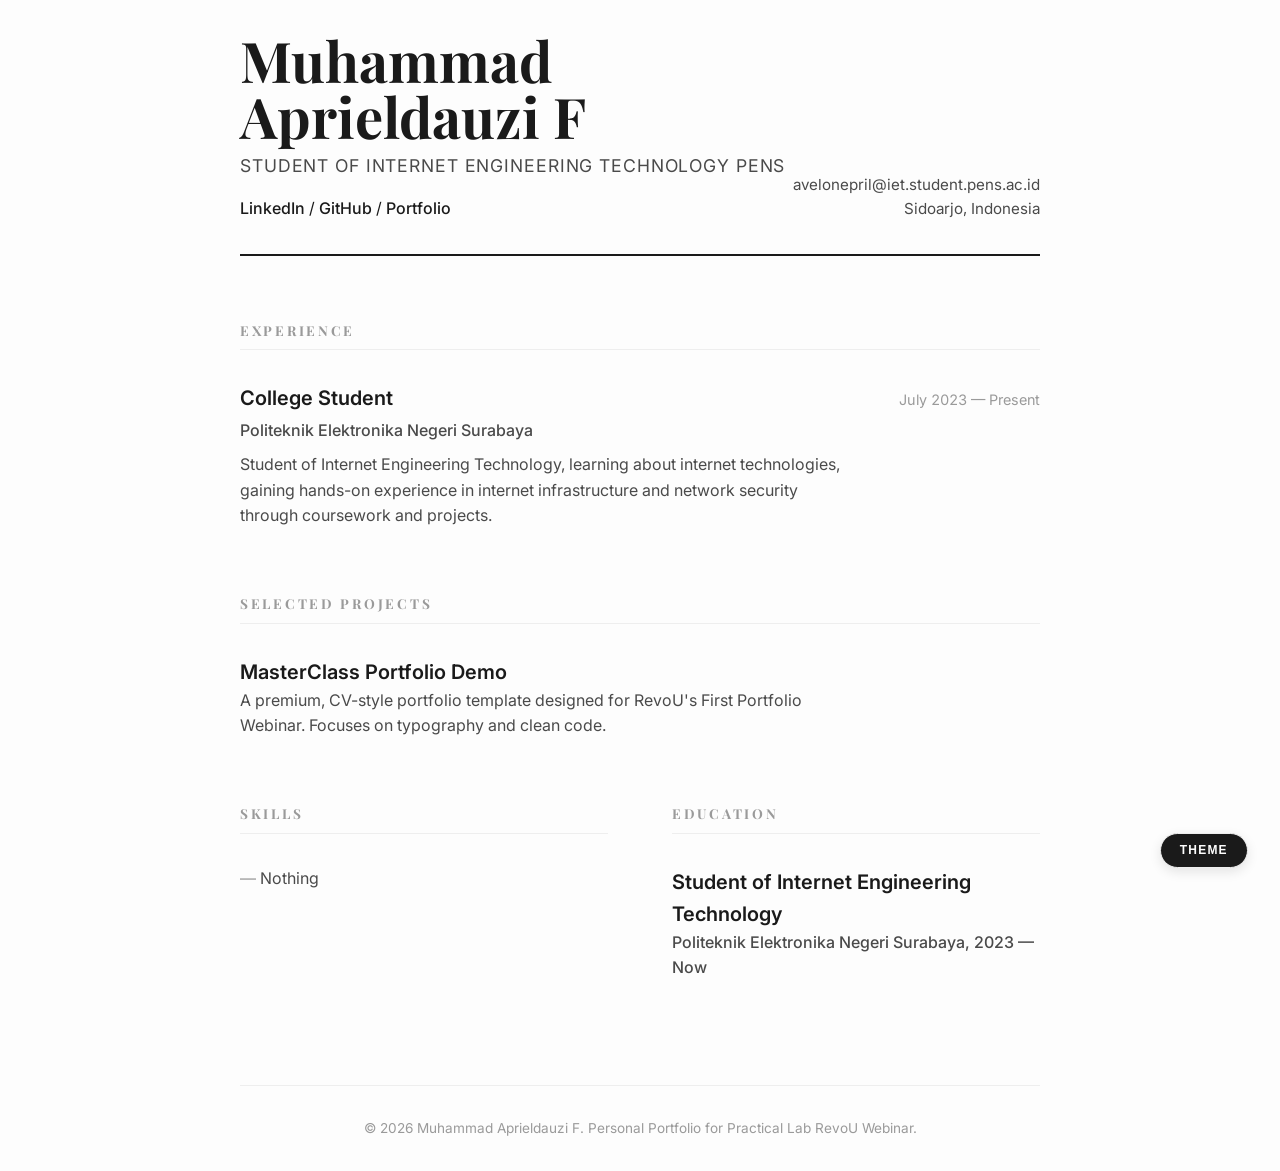
==== index.html @ f62a1c88 "Initial commit: Portofolio Webinar RevoU" ====
<!doctype html>
<html lang="en">
  <head>
    <meta charset="UTF-8" />
    <meta name="viewport" content="width=device-width, initial-scale=1.0" />
    <title>Portfolio | CV Style</title>
    <link rel="stylesheet" href="style.css" />
    <link rel="preconnect" href="https://fonts.googleapis.com" />
    <link rel="preconnect" href="https://fonts.gstatic.com" crossorigin />
    <link
      href="https://fonts.googleapis.com/css2?family=Inter:wght@400;500;600&family=Playfair+Display:ital,wght@0,700;1,700&display=swap"
      rel="stylesheet"
    />
  </head>
  <body>
    <!-- 
        STEP 1: THE CONTAINER
        We wrap everything in a 'cv-container' to control the maximum width
        and center the content on the screen.
    -->
    <div class="cv-container">
      <!-- 
            STEP 2: THE HEADER (Identity & Contact)
            Use a <header> tag for the top section. 
            This usually contains your name, role, and ways to reach you.
        -->
      <header class="cv-header">
        <div class="header-content">
          <h1 class="name">Muhammad Aprieldauzi F</h1>
          <div class="header-top">
            <p class="role">Student of Internet Engineering Technology PENS</p>
          </div>
          <div class="social-links">
            <a href="https://linkedin.com/in/onepril">LinkedIn</a> /
            <a href="https://github.com/aprilda-radnext">GitHub</a> /
            <a href="#">Portfolio</a>
          </div>
        </div>
        <div class="contact-info">
          <p>avelonepril@iet.student.pens.ac.id</p>
          <p>Sidoarjo, Indonesia</p>
        </div>
      </header>

      <!-- 
            STEP 3: THE MAIN CONTENT
            Use the <main> tag for the unique content of this page.
            Each major part of your CV should be inside a <section>.
        -->
      <main class="cv-main">
        <!-- STEP 4: EXPERIENCE SECTION (Detailed content) -->
        <section class="cv-section">
          <h2 class="section-title">Experience</h2>
          <div class="experience-item">
            <div class="item-header">
              <h3 class="item-title">College Student</h3>
              <span class="item-date">July 2023 — Present</span>
            </div>
            <p class="item-org">Politeknik Elektronika Negeri Surabaya</p>
            <p class="item-desc">
              Student of Internet Engineering Technology, learning about internet technologies, gaining hands-on experience in 
              internet infrastructure and network security through coursework and projects.
            </p>
          </div>
        </section>

        <!-- STEP 5: PROJECTS SECTION (Proof of skills) -->
        <section class="cv-section">
          <h2 class="section-title">Selected Projects</h2>
          <div class="project-list">
            <div class="project-item">
              <h3 class="item-title">
                <a
                  href="https://github.com/jancuk133/webinar-porto-revou-10maret26.git"
                  >MasterClass Portfolio Demo</a
                >
              </h3>
              <p class="item-desc">
                A premium, CV-style portfolio template designed for RevoU's
                First Portfolio Webinar. Focuses on typography and clean code.
              </p>
            </div>
          </div>
        </section>

        <!-- 
                STEP 6: COLUMN LAYOUT (Expertise & Education)
                We use an 'inline-sections' class here which will be 
                transformed into a 2-column grid in CSS later.
            -->
        <section class="cv-section inline-sections">
          <div class="sub-section">
            <h2 class="section-title">Skills</h2>
            <ul class="skills-list">
              <li>Nothing</li>
            </ul>
          </div>
          <div class="sub-section">
            <h2 class="section-title">Education</h2>
            <div class="education-item">
              <h3 class="item-title">Student of Internet Engineering Technology</h3>
              <p class="item-org">Politeknik Elektronika Negeri Surabaya, 2023 — Now</p>
            </div>
          </div>
        </section>
      </main>

      <!-- 
            STEP 7: THE FOOTER
            A simple <footer> to close the page with a copyright notice.
        -->
      <footer class="cv-footer">
        <p>
          &copy; 2026 Muhammad Aprieldauzi F. Personal Portfolio for Practical Lab RevoU Webinar.
        </p>
      </footer>
    </div>

    <!-- 
        STEP 15: THE TOGGLE BUTTON (Floating)
        We move the button here so it can stay "fixed" to the 
        bottom right corner of the screen.
    -->
    <button id="theme-toggle" class="theme-btn" aria-label="Toggle Dark Mode">
      Theme
    </button>

    <!-- 
        STEP 17: ADDING THE SCRIPT
        We link our JavaScript file at the bottom so it loads 
        after the HTML is ready.
    -->
    <script src="script.js"></script>
  </body>
</html>
---- style.css ----
/* 
   STEP 8: CSS VARIABLES (DESIGN TOKENS)
   By defining variables at the top, we can easily change the 
   entire look and feel of the site just by editing these values.
*/
:root {
    --bg-color: #fdfdfd;
    --text-primary: #1a1a1a;
    --text-secondary: #4a4a4a;
    --accent: #9a9a9a;
    --border: #eeeeee;
    --font-serif: 'Playfair Display', serif;
    --font-sans: 'Inter', sans-serif;
    --spacing-unit: 1.5rem;
}

/* 
   STEP 16: DARK MODE OVERRIDES
   When the 'dark-mode' class is added to the body, 
   we swap the values of our variables.
*/
body.dark-mode {
    --bg-color: #1a1a1a;
    --text-primary: #fdfdfd;
    --text-secondary: #aaaaaa;
    --border: #333333;
}

/* 
   STEP 9: RESET & BASE STYLES
   Removing browser defaults (margin/padding) ensures our 
   design looks consistent across all browsers.
*/
* {
    margin: 0;
    padding: 0;
    box-sizing: border-box;
}

body {
    background-color: var(--bg-color);
    color: var(--text-primary);
    font-family: var(--font-sans);
    line-height: 1.6;
    -webkit-font-smoothing: antialiased; /* Makes fonts look smoother on Mac */
    padding: 2rem 1rem;
}

/* 
   STEP 10: LAYOUT CONTAINER
   Limiting the width (800px) and centering it (margin: 0 auto)
   creates a professional "CV paper" feel on large screens.
*/
.cv-container {
    max-width: 800px;
    margin: 0 auto;
}

/* 
   STEP 11: HEADER STYLING (Flexbox)
   We use display: flex with justify-content: space-between 
   to push the name to the left and contact info to the right.
*/
.cv-header {
    border-bottom: 2px solid var(--text-primary);
    padding-bottom: 2rem;
    margin-bottom: 4rem;
    display: flex;
    justify-content: space-between;
    align-items: flex-end;
}

.name {
    font-family: var(--font-serif);
    font-size: 3.5rem;
    font-weight: 700;
    line-height: 1;
    margin-bottom: 0.5rem;
}

.header-top {
    display: flex;
    justify-content: space-between;
    align-items: center;
    margin-bottom: 1rem;
}

.role {
    font-size: 1.1rem;
    color: var(--text-secondary);
    letter-spacing: 0.05em;
    text-transform: uppercase;
    margin: 0;
}

/* 
   STEP 15.1: FLOATING BUTTON STYLING
   We use position: fixed to keep the button in the same spot
   even when we scroll.
*/
.theme-btn {
    position: fixed;
    bottom: 2rem;
    right: 2rem;
    background: var(--text-primary); /* Swaps with theme */
    border: 1px solid var(--border);
    color: var(--bg-color); /* Swaps with theme */
    padding: 0.6rem 1.2rem;
    font-size: 0.75rem;
    font-weight: 600;
    text-transform: uppercase;
    letter-spacing: 0.1em;
    border-radius: 2rem; /* Rounded pull feel */
    cursor: pointer;
    box-shadow: 0 4px 12px rgba(0,0,0,0.1);
    transition: all 0.3s cubic-bezier(0.4, 0, 0.2, 1);
    z-index: 100;
}

.theme-btn:hover {
    transform: translateY(-2px);
    box-shadow: 0 6px 16px rgba(0,0,0,0.15);
}

.theme-btn:active {
    transform: translateY(0);
}

.social-links a {
    color: var(--text-primary);
    text-decoration: none;
    font-weight: 500;
    border-bottom: 1px solid transparent;
    transition: border-bottom 0.2s;
}

.social-links a:hover {
    border-bottom: 1px solid var(--text-primary);
}

.contact-info {
    text-align: right;
    font-size: 0.95rem;
    color: var(--text-secondary);
}

/* 
   STEP 12: SECTION TYPOGRAPHY
   Hierachy is key. Small, uppercase, spaced-out letters 
   create a premium editorial look for section titles.
*/
.cv-section {
    margin-bottom: 4rem;
}

.section-title {
    font-family: var(--font-serif);
    font-size: 0.85rem;
    text-transform: uppercase;
    letter-spacing: 0.2em;
    color: var(--accent);
    margin-bottom: 2rem;
    border-bottom: 1px solid var(--border);
    padding-bottom: 0.5rem;
}

.experience-item, .project-item {
    margin-bottom: 2.5rem;
}

.item-header {
    display: flex;
    justify-content: space-between;
    align-items: baseline;
    margin-bottom: 0.25rem;
}

.item-title {
    font-size: 1.25rem;
    font-weight: 600;
}

/* Link Animation: A simple way to add "premium" feel */
.item-title a {
    color: var(--text-primary);
    text-decoration: none;
    background: linear-gradient(to right, var(--text-primary), var(--text-primary)) no-repeat bottom left;
    background-size: 0 1px;
    transition: background-size 0.3s;
}

.item-title a:hover {
    background-size: 100% 1px;
}

.item-date {
    font-size: 0.9rem;
    color: var(--accent);
    font-variant-numeric: tabular-nums;
}

.item-org {
    color: var(--text-secondary);
    font-weight: 500;
    margin-bottom: 0.5rem;
}

.item-desc {
    color: var(--text-secondary);
    max-width: 600px;
}

/* 
   STEP 13: GRID SYSTEM
   We use display: grid to create a 2-column layout for 
   Skills and Education side-by-side.
*/
.inline-sections {
    display: grid;
    grid-template-columns: 1fr 1fr;
    gap: 4rem;
}

.skills-list {
    list-style: none;
}

.skills-list li {
    margin-bottom: 0.5rem;
    color: var(--text-secondary);
}

.skills-list li::before {
    content: "— "; /* Adding custom bullet points with CSS */
    color: var(--accent);
}

/* Footer styling */
.cv-footer {
    border-top: 1px solid var(--border);
    padding-top: 2rem;
    margin-top: 6rem;
    color: var(--accent);
    font-size: 0.85rem;
    text-align: center;
}

/* 
   STEP 14: RESPONSIVENESS (Media Queries)
   We rethink the layout for smaller screens (phones). 
   We stack the header and grid columns vertically.
*/
@media (max-width: 600px) {
    .cv-header {
        flex-direction: column;
        align-items: flex-start;
    }
    
    .contact-info {
        text-align: left;
        margin-top: 1.5rem;
    }

    .name {
        font-size: 2.5rem;
    }

    .inline-sections {
        grid-template-columns: 1fr;
        gap: 2rem;
    }

    .item-header {
        flex-direction: column;
    }

    .item-date {
        margin-top: 0.25rem;
        margin-bottom: 0.5rem;
    }
}
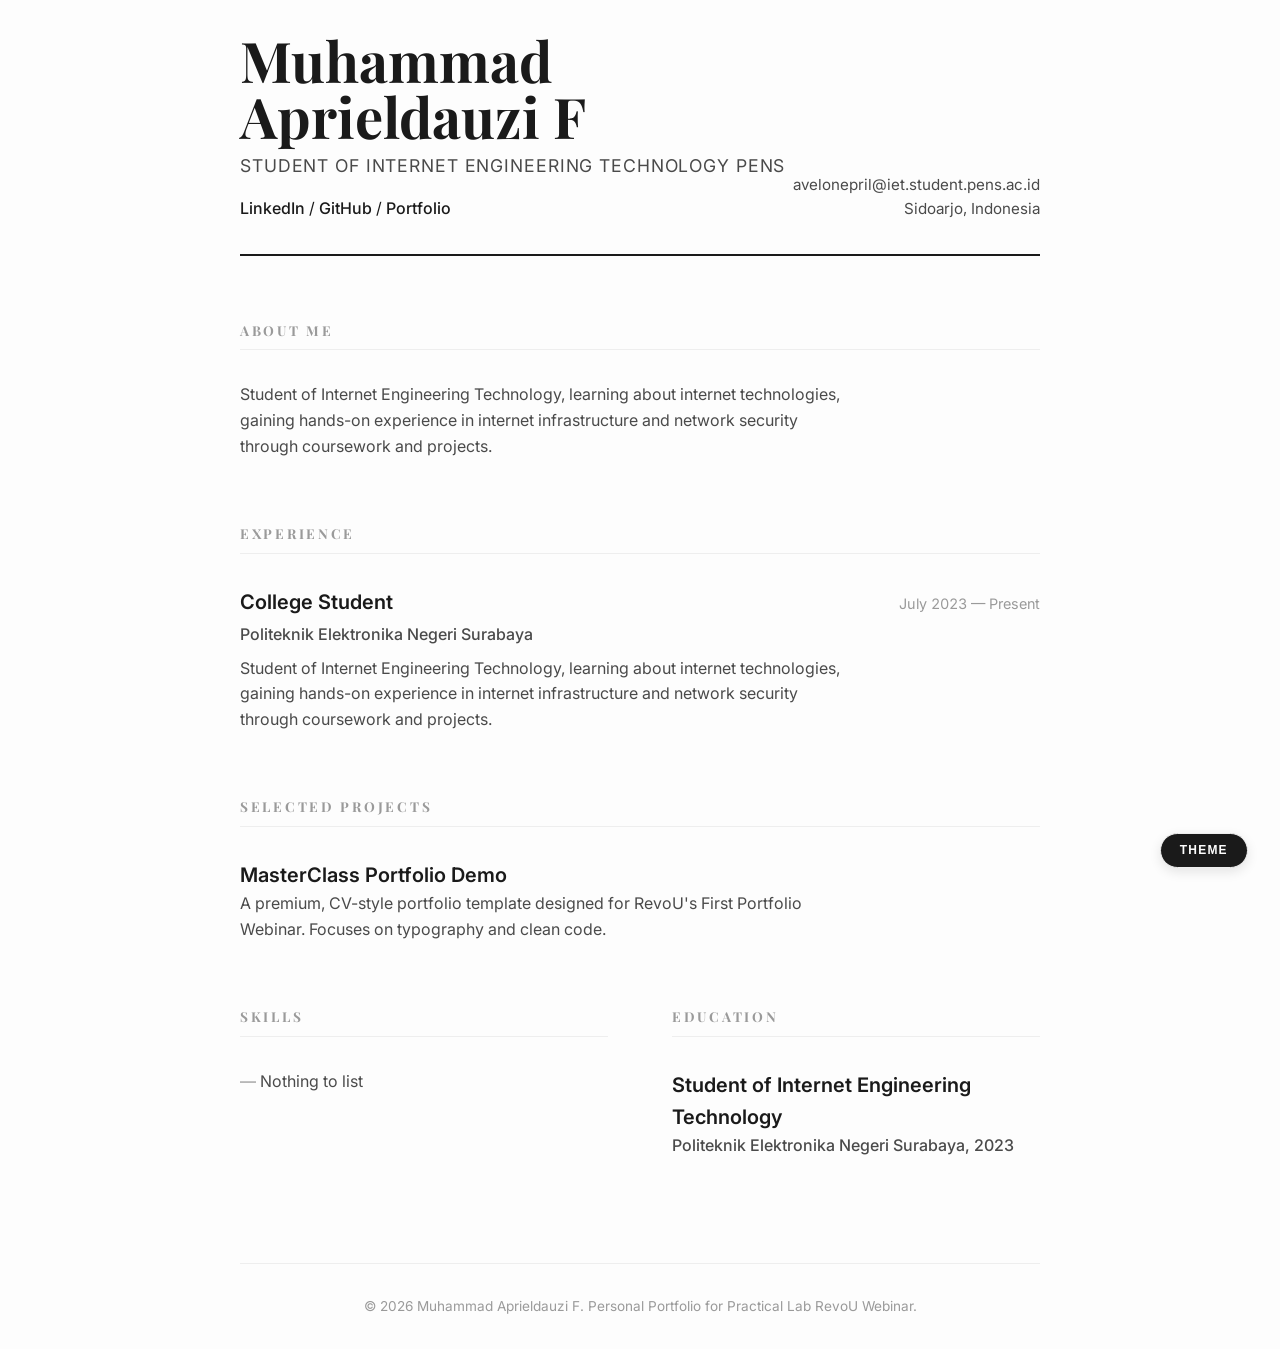
==== commit 2f991936: "Initial commit: Portofolio Webinar RevoU" ====
--- a/index.html
+++ b/index.html
@@ -50,6 +50,14 @@
       <main class="cv-main">
         <!-- STEP 4: EXPERIENCE SECTION (Detailed content) -->
         <section class="cv-section">
+          <h2 class="section-title">About Me</h2>
+            <p class="item-desc">
+              Student of Internet Engineering Technology, learning about internet technologies, gaining hands-on experience in 
+              internet infrastructure and network security through coursework and projects.
+            </p>
+        </section>
+
+        <section class="cv-section">
           <h2 class="section-title">Experience</h2>
           <div class="experience-item">
             <div class="item-header">
@@ -92,14 +100,14 @@
           <div class="sub-section">
             <h2 class="section-title">Skills</h2>
             <ul class="skills-list">
-              <li>Nothing</li>
+              <li>Nothing to list</li>
             </ul>
           </div>
           <div class="sub-section">
             <h2 class="section-title">Education</h2>
             <div class="education-item">
               <h3 class="item-title">Student of Internet Engineering Technology</h3>
-              <p class="item-org">Politeknik Elektronika Negeri Surabaya, 2023 — Now</p>
+              <p class="item-org">Politeknik Elektronika Negeri Surabaya, 2023</p>
             </div>
           </div>
         </section>
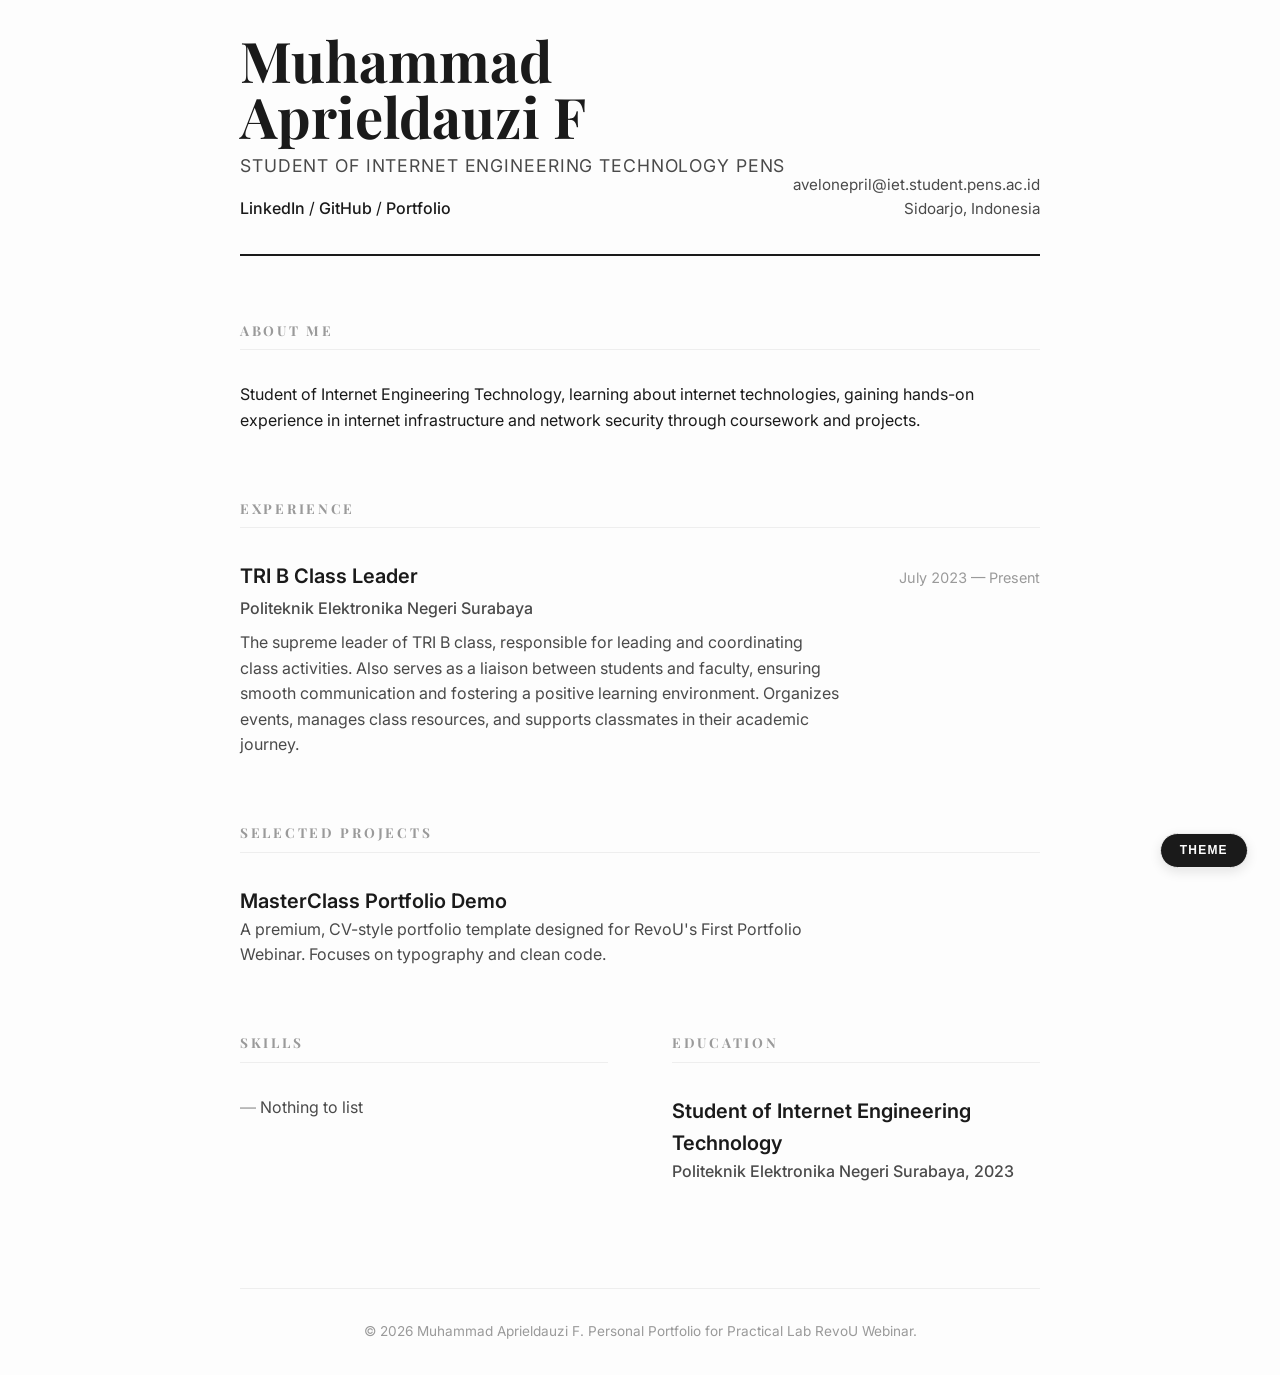
==== commit 00dd329d: "Initial commit: Portofolio Webinar RevoU" ====
--- a/index.html
+++ b/index.html
@@ -51,7 +51,7 @@
         <!-- STEP 4: EXPERIENCE SECTION (Detailed content) -->
         <section class="cv-section">
           <h2 class="section-title">About Me</h2>
-            <p class="item-desc">
+            <p>
               Student of Internet Engineering Technology, learning about internet technologies, gaining hands-on experience in 
               internet infrastructure and network security through coursework and projects.
             </p>
@@ -61,13 +61,14 @@
           <h2 class="section-title">Experience</h2>
           <div class="experience-item">
             <div class="item-header">
-              <h3 class="item-title">College Student</h3>
+              <h3 class="item-title">TRI B Class Leader</h3>
               <span class="item-date">July 2023 — Present</span>
             </div>
             <p class="item-org">Politeknik Elektronika Negeri Surabaya</p>
             <p class="item-desc">
-              Student of Internet Engineering Technology, learning about internet technologies, gaining hands-on experience in 
-              internet infrastructure and network security through coursework and projects.
+              The supreme leader of TRI B class, responsible for leading and coordinating class activities. Also serves as a liaison 
+              between students and faculty, ensuring smooth communication and fostering a positive learning environment. Organizes events, 
+              manages class resources, and supports classmates in their academic journey.
             </p>
           </div>
         </section>
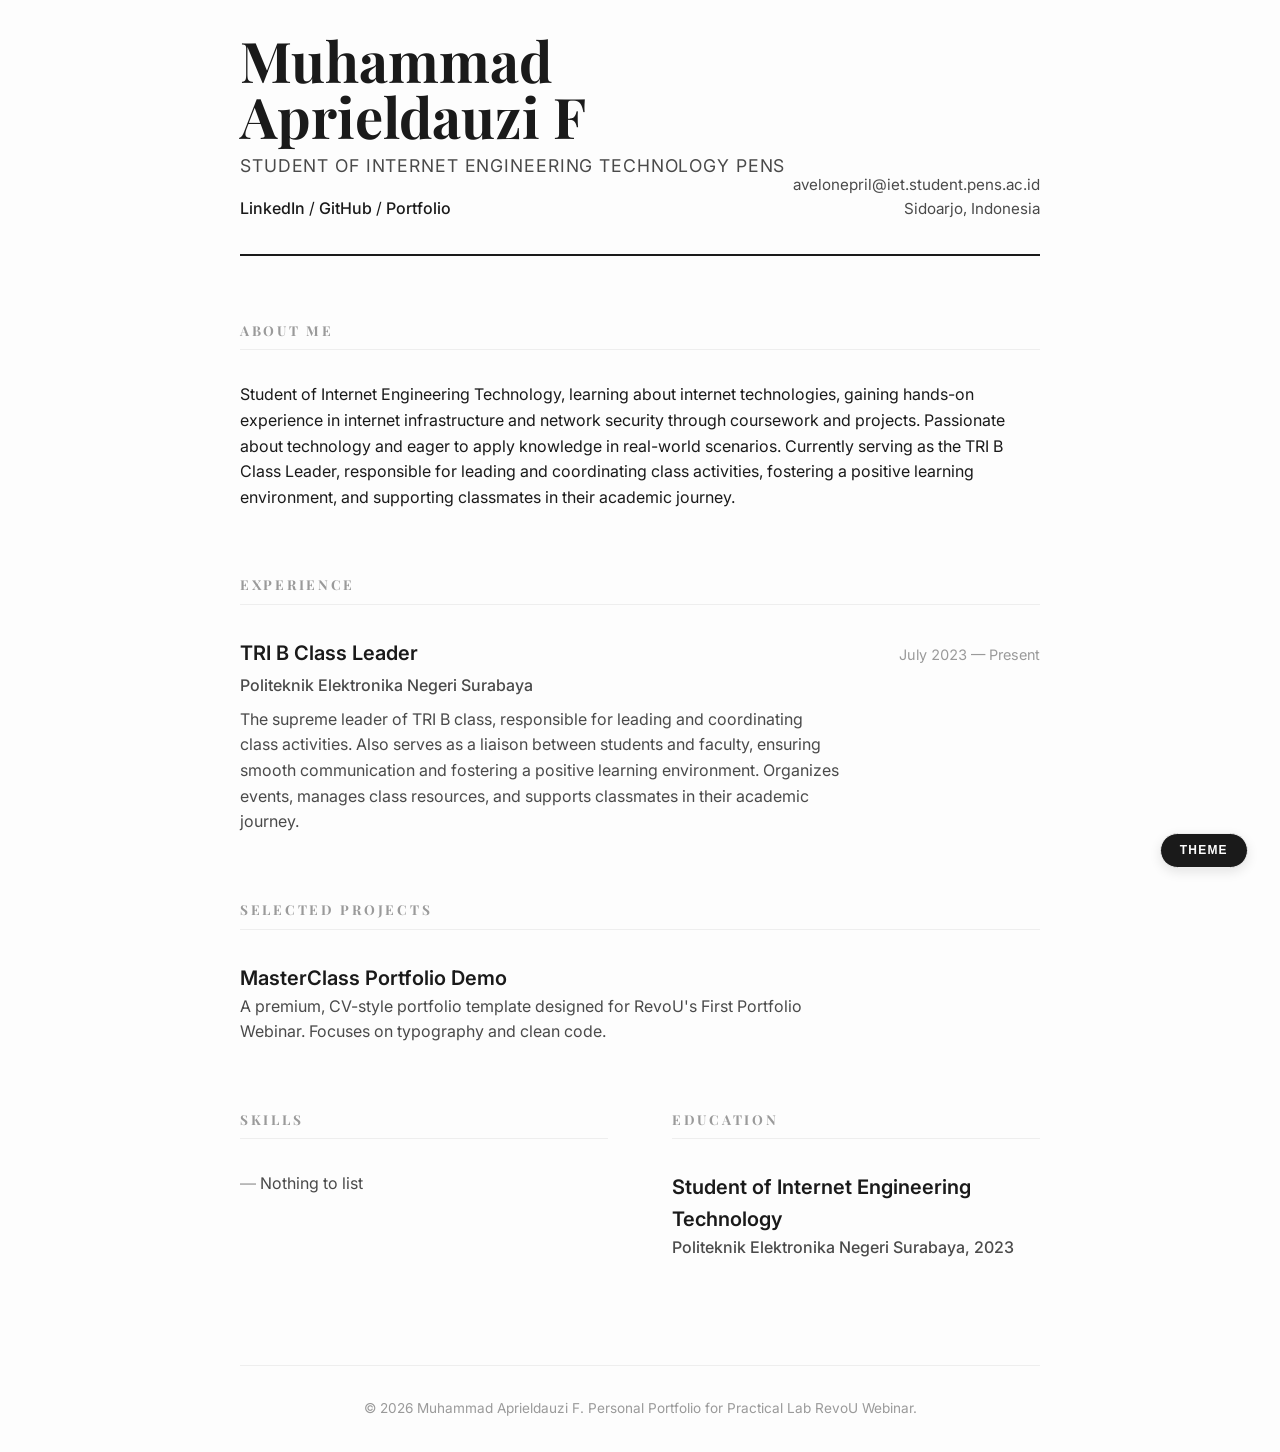
==== commit e4339a90: "Initial commit: Portofolio Webinar RevoU" ====
--- a/index.html
+++ b/index.html
@@ -53,7 +53,9 @@
           <h2 class="section-title">About Me</h2>
             <p>
               Student of Internet Engineering Technology, learning about internet technologies, gaining hands-on experience in 
-              internet infrastructure and network security through coursework and projects.
+              internet infrastructure and network security through coursework and projects. Passionate about technology and eager 
+              to apply knowledge in real-world scenarios. Currently serving as the TRI B Class Leader, responsible for leading and 
+              coordinating class activities, fostering a positive learning environment, and supporting classmates in their academic journey.
             </p>
         </section>
 
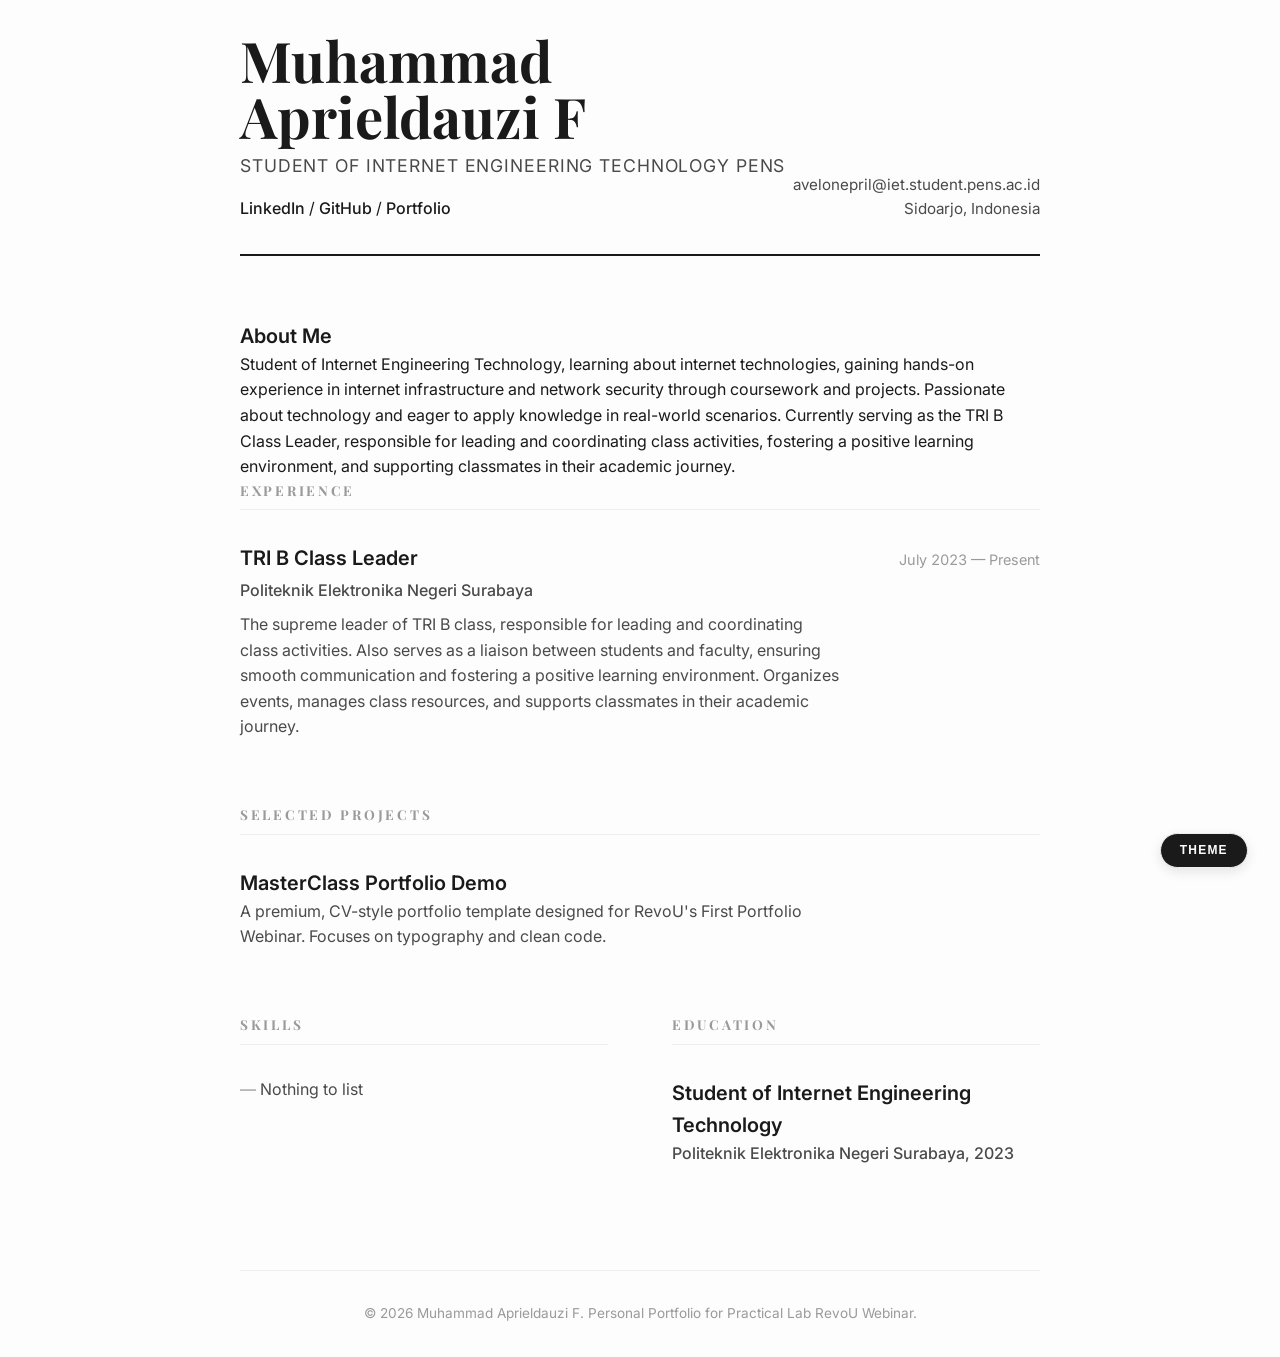
==== commit 6be1ded9: "Initial commit: Portofolio Webinar RevoU" ====
--- a/index.html
+++ b/index.html
@@ -49,8 +49,7 @@
         -->
       <main class="cv-main">
         <!-- STEP 4: EXPERIENCE SECTION (Detailed content) -->
-        <section class="cv-section">
-          <h2 class="section-title">About Me</h2>
+          <h3 class="item-title">About Me</h3>
             <p>
               Student of Internet Engineering Technology, learning about internet technologies, gaining hands-on experience in 
               internet infrastructure and network security through coursework and projects. Passionate about technology and eager 
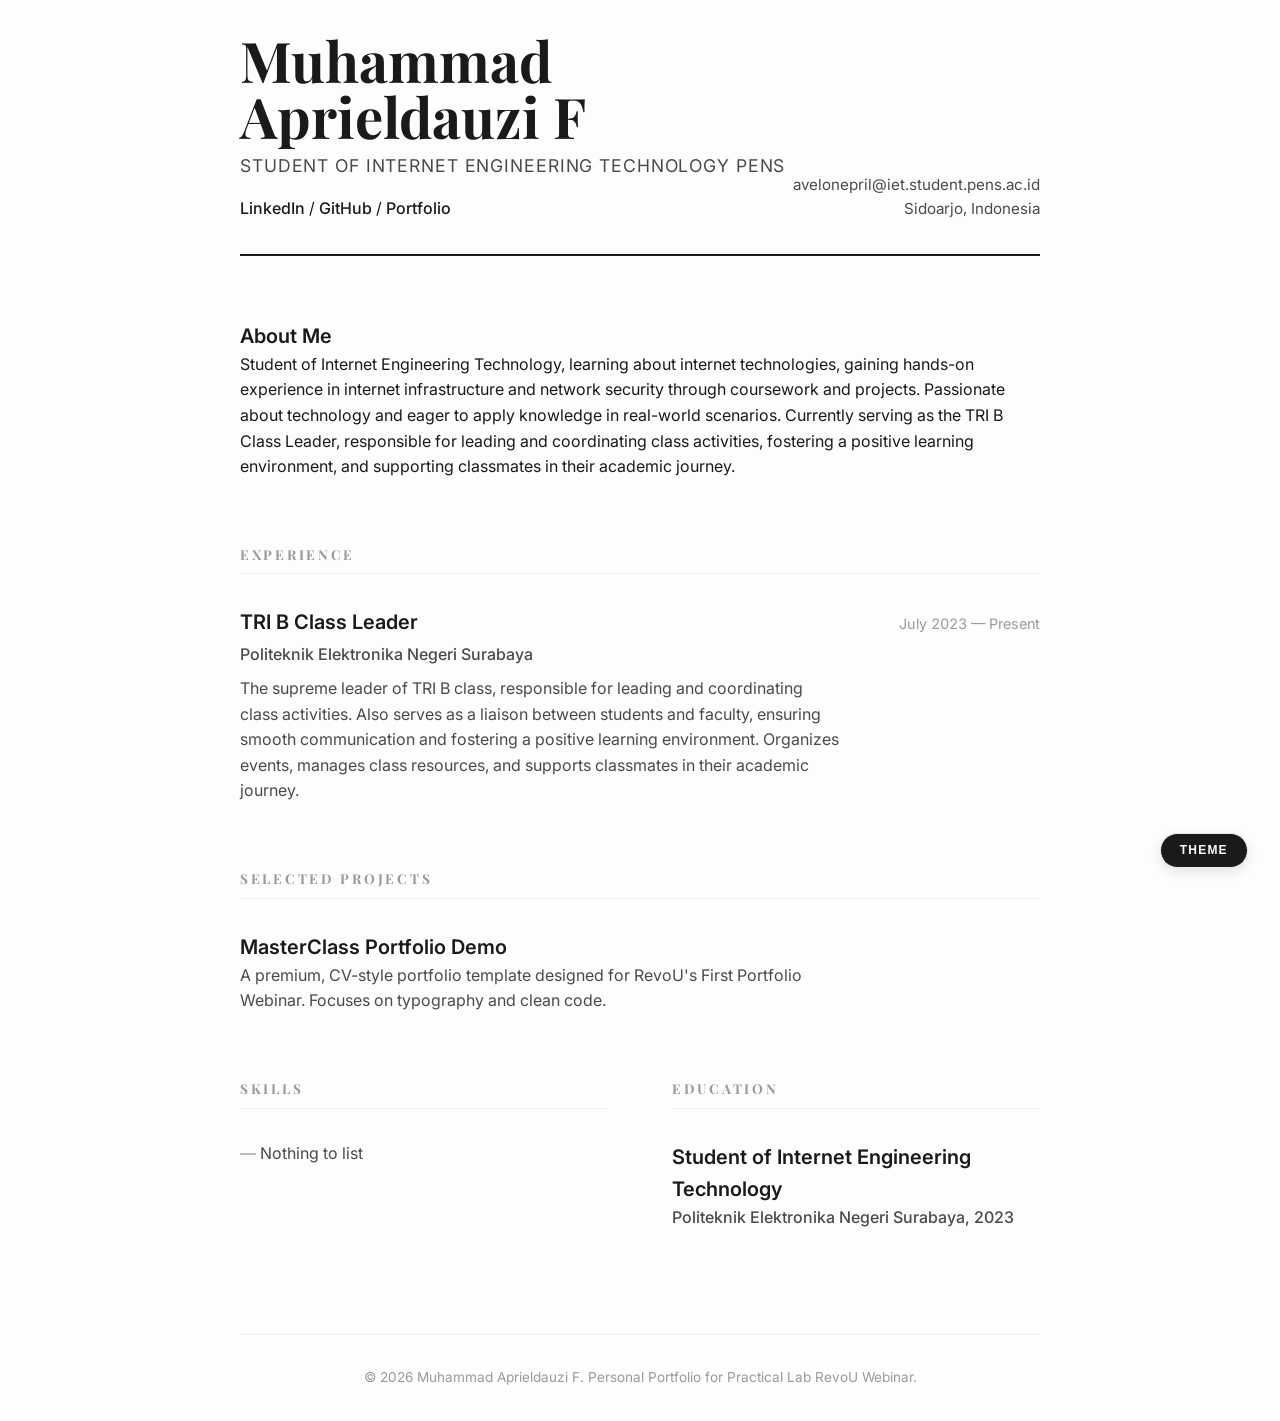
==== commit 350d9fd4: "Initial commit: Portofolio Webinar RevoU" ====
--- a/index.html
+++ b/index.html
@@ -56,6 +56,9 @@
               to apply knowledge in real-world scenarios. Currently serving as the TRI B Class Leader, responsible for leading and 
               coordinating class activities, fostering a positive learning environment, and supporting classmates in their academic journey.
             </p>
+            
+        <section class="cv-section">
+        
         </section>
 
         <section class="cv-section">
